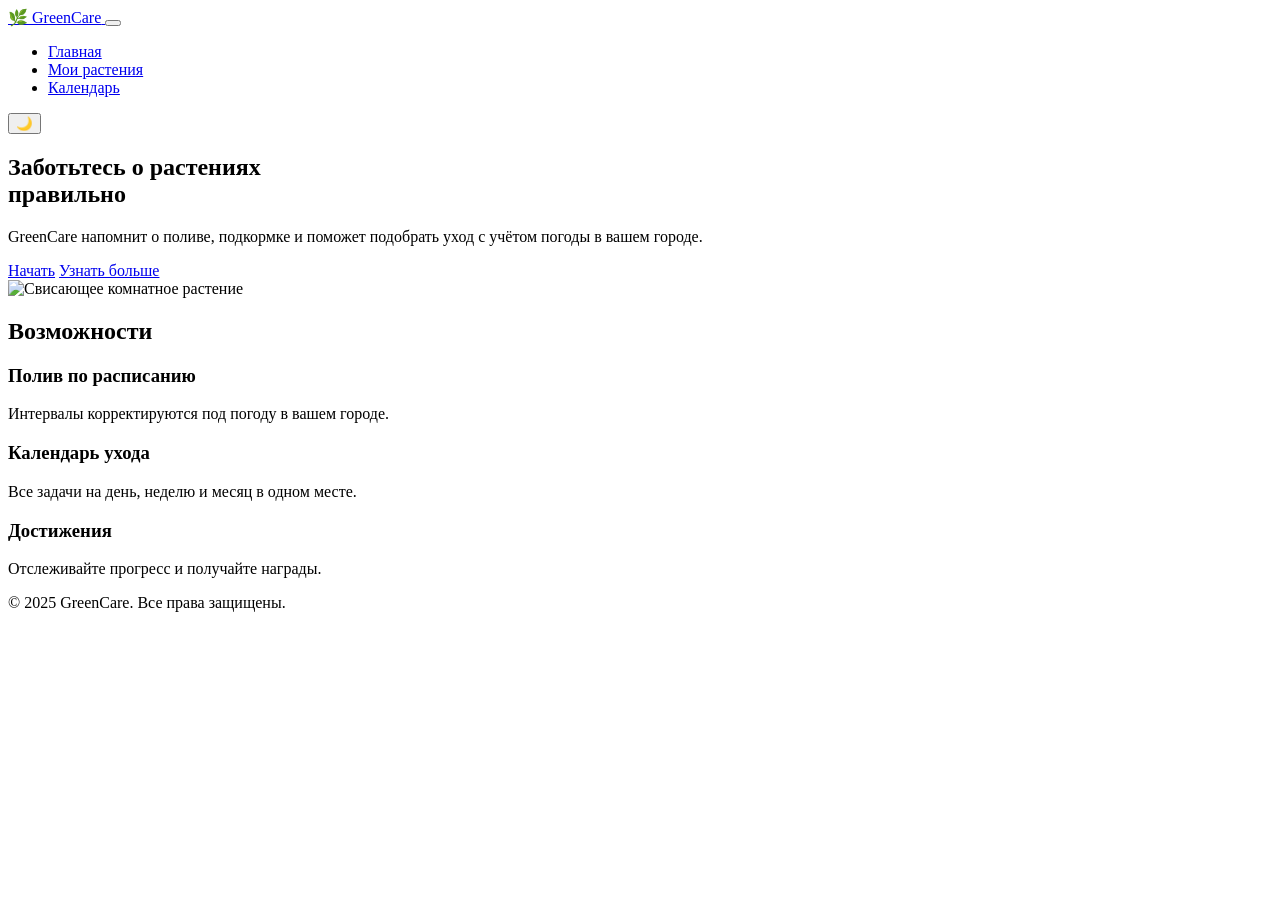
==== index.html @ bddad157 "Add files via upload" ====
<!DOCTYPE html>
<html lang="ru">
<head>
  <meta charset="UTF-8">
  <meta name="viewport" content="width=device-width, initial-scale=1.0, maximum-scale=1.0, user-scalable=no">
  <meta name="description" content="GreenCare — приложение для ухода за комнатными растениями">
  <title>GreenCare — Уход за растениями</title>
  <link rel="stylesheet" href="css/normalize.css">
  <link rel="stylesheet" href="css/main.css">
  <link rel="stylesheet" href="css/pages.css">
</head>
<body>
  <header class="header">
    <div class="header__inner">
      <a href="index.html" class="logo">
        <span class="logo__icon">🌿</span>
        <span class="logo__text">GreenCare</span>
      </a>
      <button class="burger" id="burger" aria-label="Меню">
        <span></span><span></span><span></span>
      </button>
      <nav class="nav" id="nav">
        <ul class="nav__list">
          <li><a href="index.html" class="nav__link nav__link--active">Главная</a></li>
          <li><a href="plants.html" class="nav__link">Мои растения</a></li>
          <li><a href="calendar.html" class="nav__link">Календарь</a></li>
        </ul>
      </nav>
      <button class="theme-toggle" id="themeToggle" aria-label="Сменить тему">🌙</button>
    </div>
  </header>

  <main class="main">
    <section class="hero">
  <div class="hero__content">
    <h1 class="hero__title">Заботьтесь о растениях<br>правильно</h1>
    <p class="hero__subtitle">
      GreenCare напомнит о поливе, подкормке и поможет подобрать
      уход с учётом погоды в вашем городе.
    </p>
    <div class="hero__actions">
      <a href="plants.html" class="btn btn--primary">Начать</a>
      <a href="#features" class="btn btn--ghost">Узнать больше</a>
    </div>
  </div>

  <div class="hero__image">
    <img src="./assets/растение.png" alt="Свисающее комнатное растение" class="hero__plant-img">
  </div>
</section>

    <section class="features" id="features">
      <h2 class="section-title">Возможности</h2>
      <div class="features__grid">
        <article class="feature-card">
          <h3 class="feature-card__title">Полив по расписанию</h3>
          <p class="feature-card__text">Интервалы корректируются под погоду в вашем городе.</p>
        </article>
        <article class="feature-card">
          <h3 class="feature-card__title">Календарь ухода</h3>
          <p class="feature-card__text">Все задачи на день, неделю и месяц в одном месте.</p>
        </article>
        <article class="feature-card">
          <h3 class="feature-card__title">Достижения</h3>
          <p class="feature-card__text">Отслеживайте прогресс и получайте награды.</p>
        </article>
      </div>
    </section>
  </main>

  <footer class="footer">
    <p class="footer__text">© 2025 GreenCare. Все права защищены.</p>
  </footer>

  <script src="js/app.js"></script>
</body>
</html>
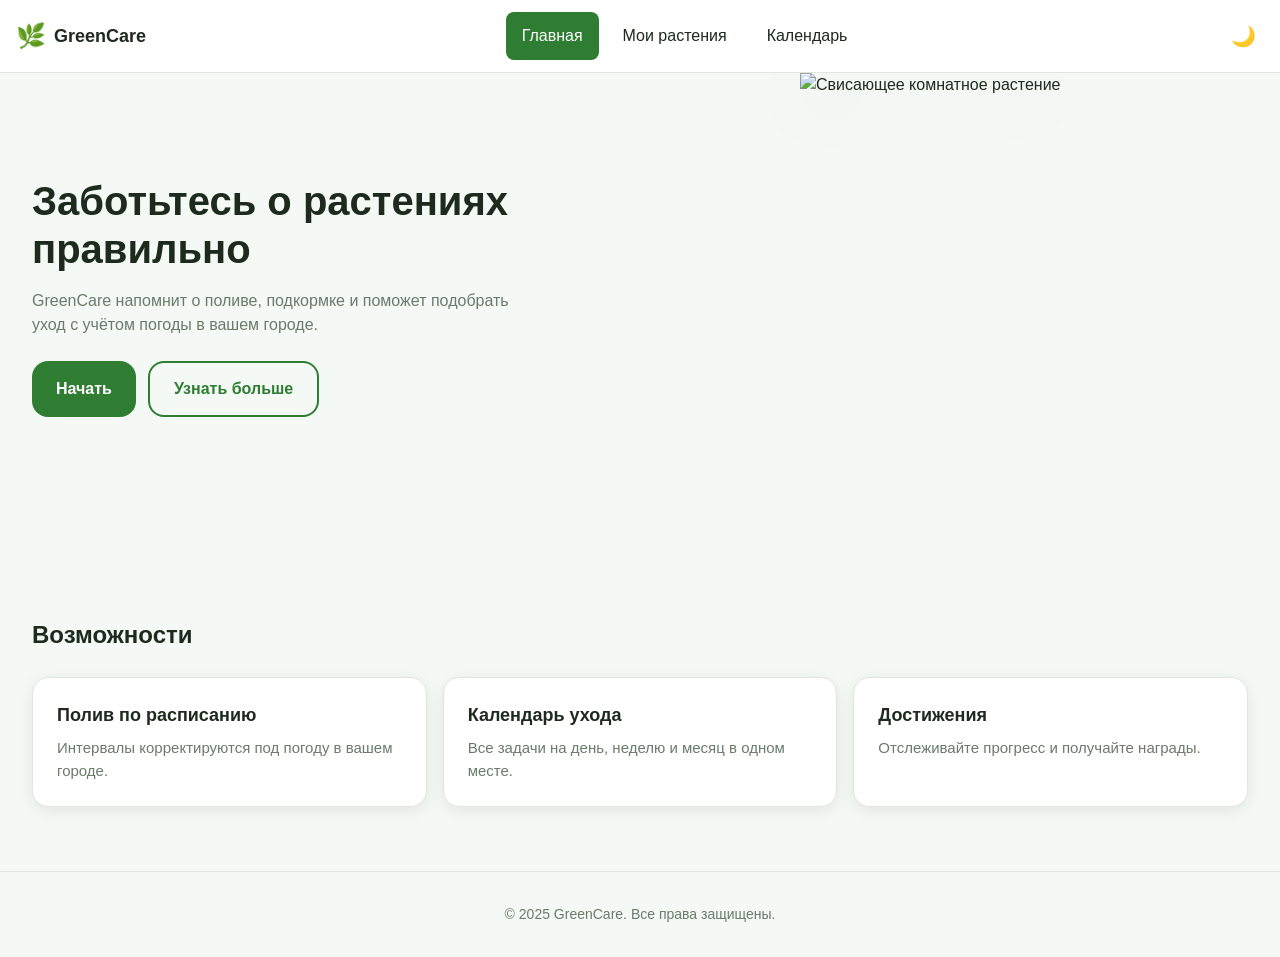
==== commit aa384cee: "Update index.html" ====
--- a/index.html
+++ b/index.html
@@ -5,9 +5,9 @@
   <meta name="viewport" content="width=device-width, initial-scale=1.0, maximum-scale=1.0, user-scalable=no">
   <meta name="description" content="GreenCare — приложение для ухода за комнатными растениями">
   <title>GreenCare — Уход за растениями</title>
-  <link rel="stylesheet" href="css/normalize.css">
-  <link rel="stylesheet" href="css/main.css">
-  <link rel="stylesheet" href="css/pages.css">
+  <link rel="stylesheet" href="normalize.css">
+  <link rel="stylesheet" href="main.css">
+  <link rel="stylesheet" href="pages.css">
 </head>
 <body>
   <header class="header">
@@ -74,4 +74,4 @@
 
   <script src="js/app.js"></script>
 </body>
-</html>+</html>
--- a/main.css
+++ b/main.css
@@ -0,0 +1,225 @@
+:root {
+  --color-bg: #f5f9f5;
+  --color-surface: #ffffff;
+  --color-text: #1e2a1e;
+  --color-muted: #6b7a6b;
+  --color-primary: #2e7d32;
+  --color-primary-light: #66bb6a;
+  --color-accent: #ffb300;
+  --color-border: #e0e6e0;
+  --radius: 1rem;
+  --shadow: 0 0.25rem 1rem rgba(0,0,0,0.08);
+  --font-base: 1rem;
+}
+
+body.dark {
+  --color-bg: #121a12;
+  --color-surface: #1e2a1e;
+  --color-text: #e8f0e8;
+  --color-muted: #9aa89a;
+  --color-border: #2e3a2e;
+}
+
+body {
+  display: flex;
+  flex-direction: column;
+  min-height: 100vh;
+  font-family: -apple-system, BlinkMacSystemFont, 'Segoe UI', Roboto, sans-serif;
+  font-size: var(--font-base);
+  background: var(--color-bg);
+  color: var(--color-text);
+  line-height: 1.5;
+  transition: background 0.3s, color 0.3s;
+}
+
+body.page-calendar {
+  overflow: hidden;
+}
+
+.header {
+  position: sticky;
+  top: 0;
+  z-index: 100;
+  background: var(--color-surface);
+  border-bottom: 1px solid var(--color-border);
+}
+.header__inner {
+  display: flex;
+  align-items: center;
+  justify-content: space-between;
+  gap: 1rem;
+  padding: 0.75rem 1rem;
+  max-width: 80rem;
+  margin: 0 auto;
+}
+.logo { display: flex; align-items: center; gap: 0.5rem; font-weight: 700; font-size: 1.125rem; }
+.logo__icon { font-size: 1.5rem; }
+
+.burger { display: flex; flex-direction: column; gap: 0.25rem; padding: 0.5rem; }
+.burger span { width: 1.5rem; height: 0.125rem; background: var(--color-text); border-radius: 0.125rem; transition: 0.3s; }
+
+.nav {
+  position: fixed;
+  inset: 3.5rem 0 auto 0;
+  background: var(--color-surface);
+  transform: translateY(-150%);
+  transition: transform 0.3s;
+  border-bottom: 1px solid var(--color-border);
+}
+.nav.is-open { transform: translateY(0); }
+.nav__list { display: flex; flex-direction: column; padding: 1rem; gap: 0.5rem; }
+.nav__link { display: block; padding: 0.75rem 1rem; border-radius: 0.5rem; font-weight: 500; }
+.nav__link--active { background: var(--color-primary); color: #fff; }
+
+.theme-toggle { font-size: 1.25rem; padding: 0.5rem; }
+
+.main {
+  flex: 1;
+  display: flex;
+  flex-direction: column;
+  min-height: 0;
+  width: 100%;
+  max-width: 80rem;
+  margin: 0 auto;
+  padding: 1rem;
+}
+
+.hero {
+  position: relative;
+  overflow: visible;
+  display: flex;
+  flex-direction: column;
+  gap: 2rem;
+  padding: 2rem 0;
+}
+.hero__title { font-size: 1.75rem; font-weight: 800; line-height: 1.2; margin-bottom: 1rem; }
+.hero__subtitle { color: var(--color-muted); margin-bottom: 1.5rem; }
+.hero__actions { display: flex; flex-direction: column; gap: 0.75rem; }
+
+.hero__image {
+  position: relative;
+  display: flex;
+  justify-content: center;
+  align-items: flex-end;
+  pointer-events: none;
+}
+
+.hero__plant-img {
+  width: 100%;
+  max-width: 22rem;
+  height: auto;
+  object-fit: contain;
+  animation: sway 6s ease-in-out infinite;
+  transform-origin: top center;
+  filter: drop-shadow(0 1rem 2rem rgba(0, 0, 0, 0.12));
+}
+
+@keyframes sway {
+  0%, 100% { transform: rotate(-1.5deg); }
+  50%      { transform: rotate(1.5deg); }
+}
+
+.btn {
+  display: inline-flex;
+  align-items: center;
+  justify-content: center;
+  padding: 0.875rem 1.5rem;
+  border-radius: var(--radius);
+  font-weight: 600;
+  transition: 0.2s;
+  text-align: center;
+}
+.btn--primary { background: var(--color-primary); color: #fff; }
+.btn--primary:hover { background: var(--color-primary-light); }
+.btn--ghost { border: 2px solid var(--color-primary); color: var(--color-primary); }
+.btn--sm { padding: 0.5rem 1rem; font-size: 0.875rem; }
+
+.section-title { font-size: 1.5rem; font-weight: 700; margin-bottom: 1.5rem; }
+
+.features { padding: 2rem 0; }
+.features__grid { display: flex; flex-direction: column; gap: 1rem; }
+.feature-card {
+  background: var(--color-surface);
+  border: 1px solid var(--color-border);
+  border-radius: var(--radius);
+  padding: 1.5rem;
+  box-shadow: var(--shadow);
+}
+.feature-card__icon { font-size: 2rem; margin-bottom: 0.75rem; }
+.feature-card__title { font-size: 1.125rem; font-weight: 700; margin-bottom: 0.5rem; }
+.feature-card__text { color: var(--color-muted); font-size: 0.9375rem; }
+
+.footer {
+  padding: 2rem 1rem;
+  text-align: center;
+  color: var(--color-muted);
+  font-size: 0.875rem;
+  border-top: 1px solid var(--color-border);
+  flex-shrink: 0;
+}
+
+@media (max-width: 767px) {
+  .hero__image {
+    margin-top: -2rem;
+    justify-content: flex-end;
+  }
+  .hero__plant-img {
+    max-width: 16rem;
+    animation: none;
+  }
+}
+
+/* планшет и десктоп */
+@media (min-width: 768px) {
+  .burger { display: none; }
+  .nav {
+    position: static;
+    transform: none;
+    background: transparent;
+    border: none;
+  }
+  .nav__list { flex-direction: row; padding: 0; }
+
+  .hero {
+    min-height: 32rem;
+    flex-direction: row;
+    align-items: center;      
+    padding: 0 0 4rem 0;
+    overflow: visible;
+  }
+  .hero__content {
+    position: relative;
+    z-index: 1;
+    flex: 1;
+    max-width: 32rem;
+    padding-top: 0;            
+  }
+  .hero__image {
+    position: absolute;
+    top: 0;                  
+    right: 0;
+    width: 28rem;
+    height: 100%;              
+    align-items: flex-start;
+    z-index: 0;
+  }
+  .hero__plant-img {
+    max-width: 100%;
+    height: auto;
+    object-fit: contain;
+    animation: sway 6s ease-in-out infinite;
+  }
+
+  .hero__title { font-size: 2.5rem; }
+  .hero__actions { flex-direction: row; }
+  .features__grid { flex-direction: row; flex-wrap: wrap; }
+  .feature-card { flex: 1 1 calc(33.333% - 1rem); }
+
+  .main {
+    padding: 0 2rem 2rem 2rem;  
+  }
+
+  .main > .hero:first-child {
+    margin-top: 0;
+  }
+}
--- a/pages.css
+++ b/pages.css
@@ -0,0 +1,149 @@
+/* хэдер */
+.page-head {
+  display: flex;
+  align-items: center;
+  justify-content: space-between;
+  gap: 1rem;
+  padding: 1.5rem 0;
+  flex-shrink: 0;
+}
+.page-title { font-size: 1.5rem; font-weight: 800; }
+
+/* фильтры */
+.filters {
+  display: flex;
+  flex-direction: column;
+  gap: 1rem;
+  margin-bottom: 1.5rem;
+}
+.filters__group { display: flex; flex-direction: column; gap: 0.25rem; }
+.filters__label { font-size: 0.875rem; color: var(--color-muted); }
+.filters__select {
+  padding: 0.625rem 0.75rem;
+  border: 1px solid var(--color-border);
+  border-radius: 0.5rem;
+  background: var(--color-surface);
+  color: var(--color-text);
+}
+
+/* сетка растений */
+.plants__grid { display: flex; flex-direction: column; gap: 1rem; }
+.plant-card {
+  display: flex;
+  gap: 1rem;
+  background: var(--color-surface);
+  border: 1px solid var(--color-border);
+  border-radius: var(--radius);
+  padding: 1rem;
+  box-shadow: var(--shadow);
+}
+.plant-card__icon { font-size: 2.5rem; }
+.plant-card__body { flex: 1; }
+.plant-card__name { font-weight: 700; margin-bottom: 0.25rem; }
+.plant-card__latin { font-size: 0.8125rem; color: var(--color-muted); font-style: italic; margin-bottom: 0.5rem; }
+.plant-card__meta { display: flex; flex-wrap: wrap; gap: 0.5rem; font-size: 0.8125rem; }
+.plant-card__badge {
+  padding: 0.25rem 0.625rem;
+  border-radius: 1rem;
+  background: var(--color-bg);
+  border: 1px solid var(--color-border);
+}
+.plant-card__badge--water { color: #1976d2; }
+.plant-card__badge--light { color: var(--color-accent); }
+
+/* календарь */
+.calendar {
+  display: flex;
+  flex-direction: column;
+  gap: 1.5rem;
+  flex: 1;
+  min-height: 0;      /* ключ для внутреннего скролла */
+}
+
+.calendar__days {
+  display: flex;
+  gap: 0.5rem;
+  overflow-x: auto;
+  padding-bottom: 0.5rem;
+  flex-shrink: 0;     /* дни не сжимаются */
+}
+
+.calendar__day {
+  flex: 0 0 auto;
+  min-width: 3.5rem;
+  padding: 0.75rem 0.5rem;
+  border-radius: 0.75rem;
+  background: var(--color-surface);
+  border: 1px solid var(--color-border);
+  text-align: center;
+  cursor: pointer;
+  transition: 0.2s;
+}
+.calendar__day.is-active { background: var(--color-primary); color: #fff; border-color: var(--color-primary); }
+.calendar__day-num { font-size: 1.125rem; font-weight: 700; }
+.calendar__day-name { font-size: 0.75rem; opacity: 0.8; }
+
+.calendar__tasks {
+  display: flex;
+  flex-direction: column;
+  gap: 0.75rem;
+  flex: 1;
+  overflow-y: auto;   /* скролл только у задач */
+  min-height: 0;
+  padding-right: 0.25rem;
+}
+
+.task {
+  display: flex;
+  align-items: center;
+  gap: 1rem;
+  padding: 1rem;
+  background: var(--color-surface);
+  border: 1px solid var(--color-border);
+  border-left: 4px solid var(--color-primary);
+  border-radius: 0.75rem;
+}
+.task--feed { border-left-color: var(--color-accent); }
+.task__icon { font-size: 1.5rem; }
+.task__title { font-weight: 600; }
+.task__sub { font-size: 0.8125rem; color: var(--color-muted); }
+
+/* пустое состояние */
+.task-empty {
+  text-align: center;
+  padding: 2rem 1rem;
+  color: var(--color-muted);
+  background: var(--color-surface);
+  border: 1px dashed var(--color-border);
+  border-radius: var(--radius);
+}
+.task-empty__icon { font-size: 2.5rem; margin-bottom: 0.5rem; }
+.task-empty__text { font-size: 0.9375rem; }
+
+/* планшет и десктоп */
+@media (min-width: 768px) {
+  .filters { flex-direction: row; gap: 1.5rem; }
+  .plants__grid { flex-direction: row; flex-wrap: wrap; }
+  .plant-card { flex: 1 1 calc(50% - 0.5rem); }
+
+  .calendar {
+    flex-direction: row;
+    min-height: 0;
+  }
+  .calendar__days {
+    flex-direction: column;
+    overflow-y: auto;
+    overflow-x: visible;
+    flex: 0 0 auto;
+  }
+  .calendar__tasks {
+    flex: 1;
+  }
+  .calendar__day {
+    min-width: auto;
+    display: flex;
+    align-items: center;
+    gap: 0.75rem;
+    text-align: left;
+  }
+}
